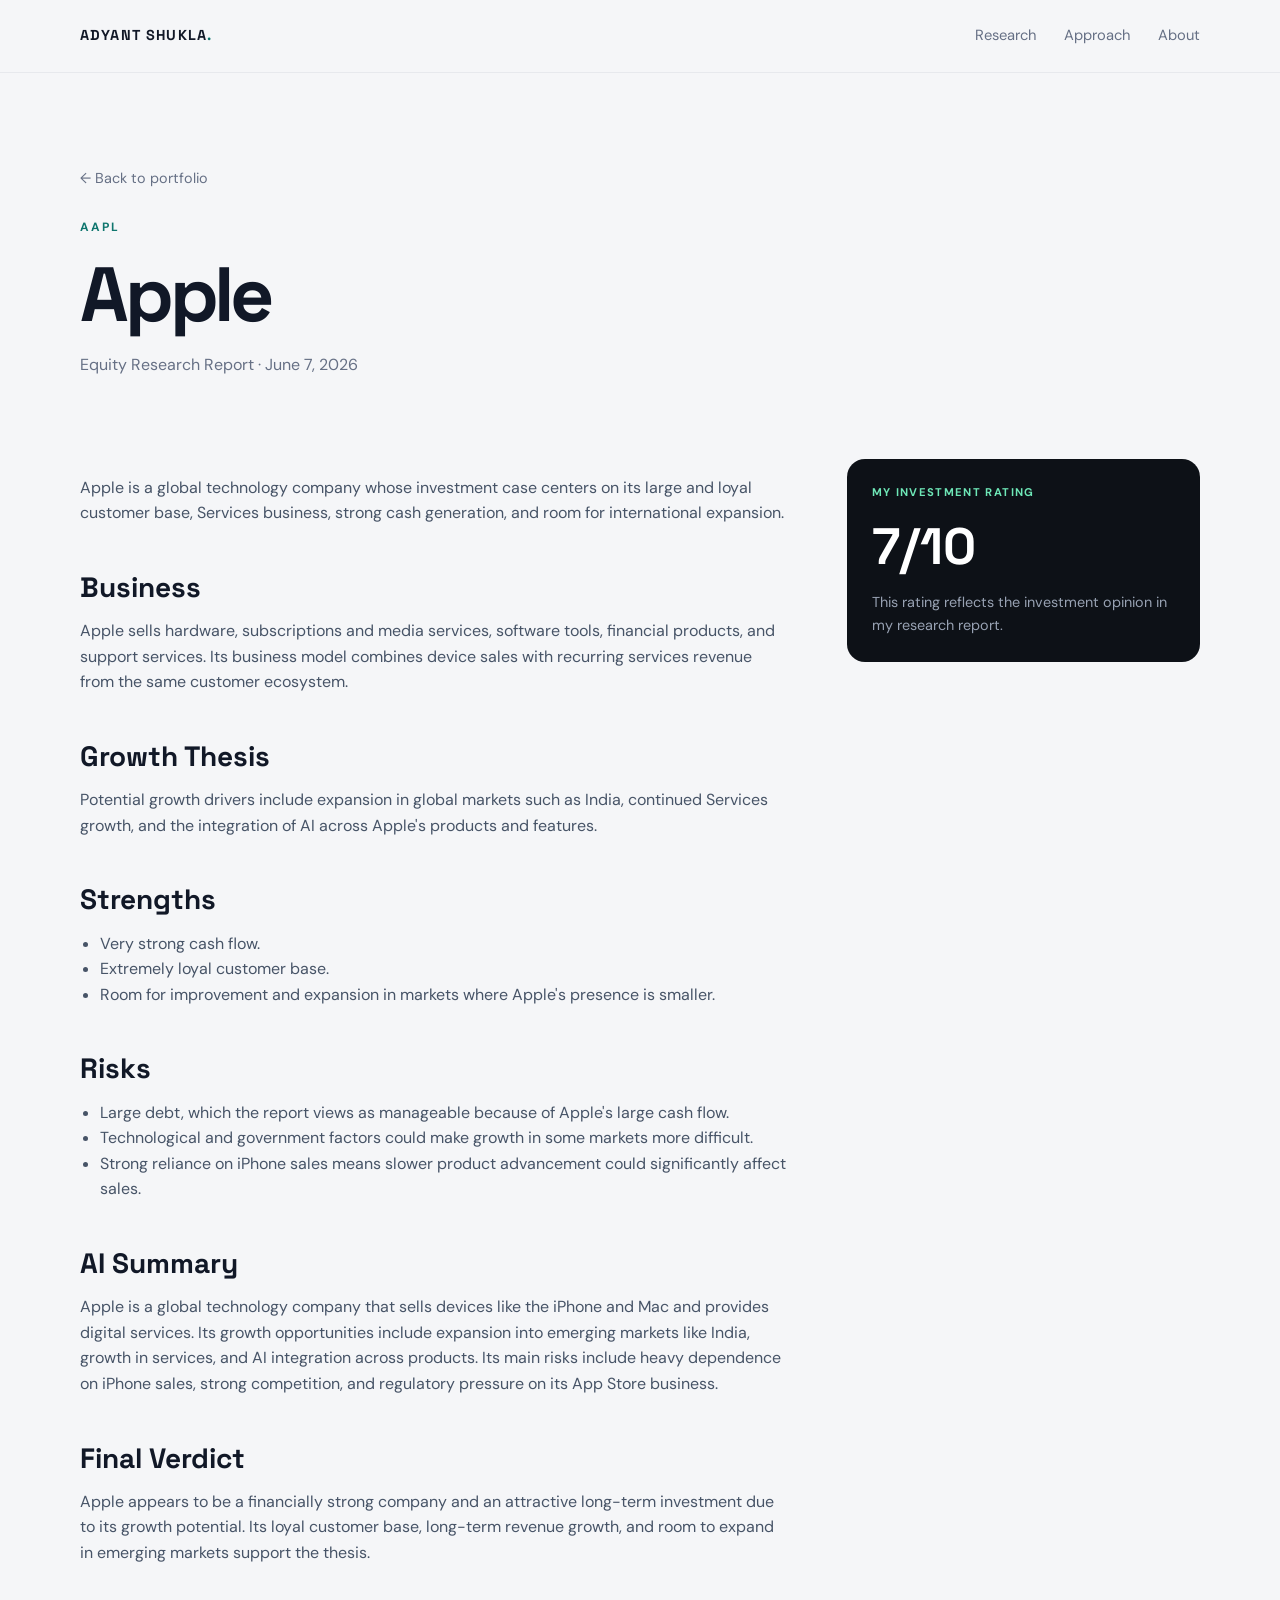
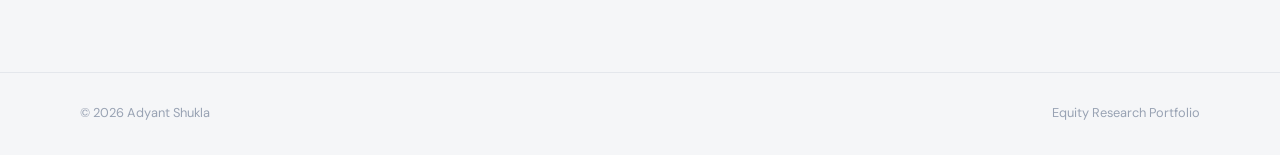
==== apple.html @ 1b3be629 "Add files via upload Add Equity Research Portfolio website" ====
<!DOCTYPE html>
<html lang="en">
<head>
<meta charset="UTF-8">
<meta name="viewport" content="width=device-width, initial-scale=1.0">
<title>Apple | Adyant Shukla</title>
<link rel="stylesheet" href="styles.css">
</head>
<body>
<header class="nav"><div class="container nav-inner">
<a class="brand" href="index.html">ADYANT SHUKLA<span>.</span></a>
<nav><a href="index.html#research">Research</a><a href="index.html#approach">Approach</a><a href="index.html#about">About</a></nav>
</div></header>
<main>
<section class="report-hero">
<div class="container">
<a class="back" href="index.html">← Back to portfolio</a>
<p class="eyebrow">AAPL</p>
<h1>Apple</h1>
<p class="report-meta">Equity Research Report · June 7, 2026</p>
</div>
</section>
<section class="report-content">
<div class="container report-layout">
<article class="report-main">
<p>Apple is a global technology company whose investment case centers on its large and loyal customer base, Services business, strong cash generation, and room for international expansion.</p>
<h2>Business</h2><p>Apple sells hardware, subscriptions and media services, software tools, financial products, and support services. Its business model combines device sales with recurring services revenue from the same customer ecosystem.</p><h2>Growth Thesis</h2><p>Potential growth drivers include expansion in global markets such as India, continued Services growth, and the integration of AI across Apple's products and features.</p><h2>Strengths</h2><ul><li>Very strong cash flow.</li><li>Extremely loyal customer base.</li><li>Room for improvement and expansion in markets where Apple's presence is smaller.</li></ul><h2>Risks</h2><ul><li>Large debt, which the report views as manageable because of Apple's large cash flow.</li><li>Technological and government factors could make growth in some markets more difficult.</li><li>Strong reliance on iPhone sales means slower product advancement could significantly affect sales.</li></ul><h2>AI Summary</h2><p>Apple is a global technology company that sells devices like the iPhone and Mac and provides digital services. Its growth opportunities include expansion into emerging markets like India, growth in services, and AI integration across products. Its main risks include heavy dependence on iPhone sales, strong competition, and regulatory pressure on its App Store business.</p><h2>Final Verdict</h2><p>Apple appears to be a financially strong company and an attractive long-term investment due to its growth potential. Its loyal customer base, long-term revenue growth, and room to expand in emerging markets support the thesis.</p>
</article>
<aside class="side-card">
<div class="label">MY INVESTMENT RATING</div>
<div class="rating">7/10</div>
<p>This rating reflects the investment opinion in my research report.</p>
</aside>
</div>
</section>
</main>
<footer><div class="container footer-inner"><span>© 2026 Adyant Shukla</span><span>Equity Research Portfolio</span></div></footer>
</body></html>
---- styles.css ----
@import url('https://fonts.googleapis.com/css2?family=DM+Sans:wght@400;500;600;700&family=Space+Grotesk:wght@500;600;700&display=swap');

:root {
  --bg: #f5f6f8;
  --surface: #ffffff;
  --ink: #111827;
  --muted: #667085;
  --line: #e4e7ec;
  --dark: #0d1117;
  --accent: #6ee7b7;
  --accent-dark: #0f766e;
  --max: 1120px;
}

* { box-sizing: border-box; }
html { scroll-behavior: smooth; }
body {
  margin: 0;
  background: var(--bg);
  color: var(--ink);
  font-family: "DM Sans", sans-serif;
  line-height: 1.6;
}
a { color: inherit; text-decoration: none; }
.container { width: min(calc(100% - 40px), var(--max)); margin: 0 auto; }

.nav {
  position: sticky;
  top: 0;
  z-index: 10;
  background: rgba(245,246,248,.92);
  backdrop-filter: blur(12px);
  border-bottom: 1px solid rgba(228,231,236,.8);
}
.nav-inner {
  min-height: 72px;
  display: flex;
  align-items: center;
  justify-content: space-between;
}
.brand {
  font-family: "Space Grotesk", sans-serif;
  font-weight: 700;
  letter-spacing: .08em;
  font-size: .9rem;
}
.brand span { color: var(--accent-dark); }
nav { display: flex; gap: 28px; color: var(--muted); font-size: .92rem; }
nav a:hover { color: var(--ink); }

.hero { padding: 112px 0 96px; }
.hero-grid {
  display: grid;
  grid-template-columns: 1.55fr .65fr;
  gap: 70px;
  align-items: center;
}
.eyebrow {
  margin: 0 0 16px;
  color: var(--accent-dark);
  font-size: .75rem;
  font-weight: 700;
  letter-spacing: .16em;
}
h1, h2, h3 {
  font-family: "Space Grotesk", sans-serif;
  line-height: 1.08;
  margin: 0;
}
h1 { font-size: clamp(3rem, 6vw, 5.4rem); max-width: 850px; letter-spacing: -.055em; }
.hero-copy {
  max-width: 650px;
  margin: 28px 0 34px;
  color: var(--muted);
  font-size: 1.13rem;
}
.hero-actions { display: flex; gap: 12px; flex-wrap: wrap; }
.button {
  display: inline-flex;
  padding: 13px 19px;
  border-radius: 10px;
  font-weight: 700;
  font-size: .92rem;
  transition: transform .2s ease, box-shadow .2s ease;
}
.button:hover { transform: translateY(-2px); }
.primary { background: var(--dark); color: white; }
.secondary { border: 1px solid var(--line); background: white; }

.hero-card {
  background: var(--dark);
  color: white;
  border-radius: 22px;
  padding: 34px;
  min-height: 270px;
  display: flex;
  flex-direction: column;
  justify-content: flex-end;
  box-shadow: 0 24px 60px rgba(13,17,23,.13);
}
.metric-label { color: #98a2b3; font-size: .7rem; letter-spacing: .15em; font-weight: 700; }
.metric-number { font-family: "Space Grotesk"; font-size: 6rem; line-height: .9; margin: 14px 0 12px; }
.metric-title { font-size: 1.2rem; font-weight: 700; }
.metric-sub { color: #98a2b3; margin-top: 4px; }

.section { padding: 100px 0; }
.section-heading { max-width: 760px; margin-bottom: 48px; }
.section-heading h2 { font-size: clamp(2.1rem, 4vw, 3.4rem); letter-spacing: -.04em; }
.section-heading p:not(.eyebrow) { color: var(--muted); margin-top: 18px; }

.research-grid {
  display: grid;
  grid-template-columns: repeat(3, 1fr);
  gap: 18px;
}
.research-card {
  background: var(--surface);
  border: 1px solid var(--line);
  border-radius: 18px;
  padding: 28px;
  min-height: 350px;
  display: flex;
  flex-direction: column;
  transition: transform .2s ease, box-shadow .2s ease;
}
.research-card:hover {
  transform: translateY(-5px);
  box-shadow: 0 18px 45px rgba(16,24,40,.08);
}
.research-card.featured { border-color: #b8ead7; }
.card-top { display: flex; justify-content: space-between; align-items: center; }
.ticker {
  font-size: .75rem;
  font-weight: 700;
  letter-spacing: .12em;
  color: var(--accent-dark);
}
.number { color: #98a2b3; font-size: .8rem; }
.research-card h3 { font-size: 2rem; margin-top: 58px; }
.thesis { color: var(--muted); margin: 14px 0 24px; }
.tags { display: flex; flex-wrap: wrap; gap: 7px; margin-top: auto; }
.tags span {
  background: #f2f4f7;
  color: #475467;
  padding: 5px 9px;
  border-radius: 999px;
  font-size: .72rem;
}
.text-link { margin-top: 24px; font-weight: 700; }
.text-link span { margin-left: 6px; transition: margin .2s; }
.text-link:hover span { margin-left: 11px; }

.dark-section { background: var(--dark); color: white; }
.light .eyebrow { color: var(--accent); }
.light h2 { color: white; }
.light p:not(.eyebrow) { color: #98a2b3; }
.process-grid {
  display: grid;
  grid-template-columns: repeat(5, 1fr);
  gap: 28px;
}
.process-item { border-top: 1px solid #29313d; padding-top: 18px; }
.process-item span { color: var(--accent); font-size: .75rem; font-weight: 700; }
.process-item h3 { font-size: 1.05rem; margin: 28px 0 12px; }
.process-item p { color: #98a2b3; font-size: .9rem; margin: 0; }

.about-grid {
  display: grid;
  grid-template-columns: 1fr 1fr;
  gap: 80px;
  align-items: start;
}
.about-grid h2 { font-size: clamp(2.1rem, 4vw, 3.2rem); }
.about-grid p { color: var(--muted); font-size: 1.03rem; }
footer { border-top: 1px solid var(--line); }
.footer-inner {
  min-height: 82px;
  display: flex;
  align-items: center;
  justify-content: space-between;
  color: #98a2b3;
  font-size: .8rem;
}

.report-hero { padding: 92px 0 65px; }
.report-hero h1 { font-size: clamp(3rem, 6vw, 5rem); }
.report-meta { color: var(--muted); margin-top: 16px; }
.report-content { padding-bottom: 90px; }
.report-layout { display: grid; grid-template-columns: 2fr 1fr; gap: 60px; }
.report-main h2 { font-size: 1.75rem; margin: 46px 0 14px; }
.report-main h3 { font-size: 1.15rem; margin: 28px 0 8px; }
.report-main p { color: #475467; }
.report-main ul { color: #475467; padding-left: 20px; }
.side-card {
  position: sticky; top: 100px;
  background: var(--dark); color: white; border-radius: 18px; padding: 25px;
  align-self: start;
}
.side-card .label { color: var(--accent); font-size: .7rem; font-weight: 700; letter-spacing: .12em; }
.side-card .rating { font: 700 3.2rem "Space Grotesk"; margin: 12px 0; }
.side-card p { color: #98a2b3; font-size: .9rem; margin: 0; }
.back { display: inline-block; margin-bottom: 28px; color: var(--muted); font-size: .9rem; }

@media (max-width: 850px) {
  .hero-grid, .about-grid, .report-layout { grid-template-columns: 1fr; }
  .research-grid { grid-template-columns: 1fr; }
  .process-grid { grid-template-columns: repeat(2, 1fr); }
  .hero { padding-top: 75px; }
  .hero-card { max-width: 420px; }
  .side-card { position: static; }
}
@media (max-width: 560px) {
  .container { width: min(calc(100% - 28px), var(--max)); }
  nav { gap: 14px; font-size: .8rem; }
  .brand { font-size: .75rem; }
  .section { padding: 72px 0; }
  .process-grid { grid-template-columns: 1fr; }
  .footer-inner { flex-direction: column; justify-content: center; gap: 4px; }
}
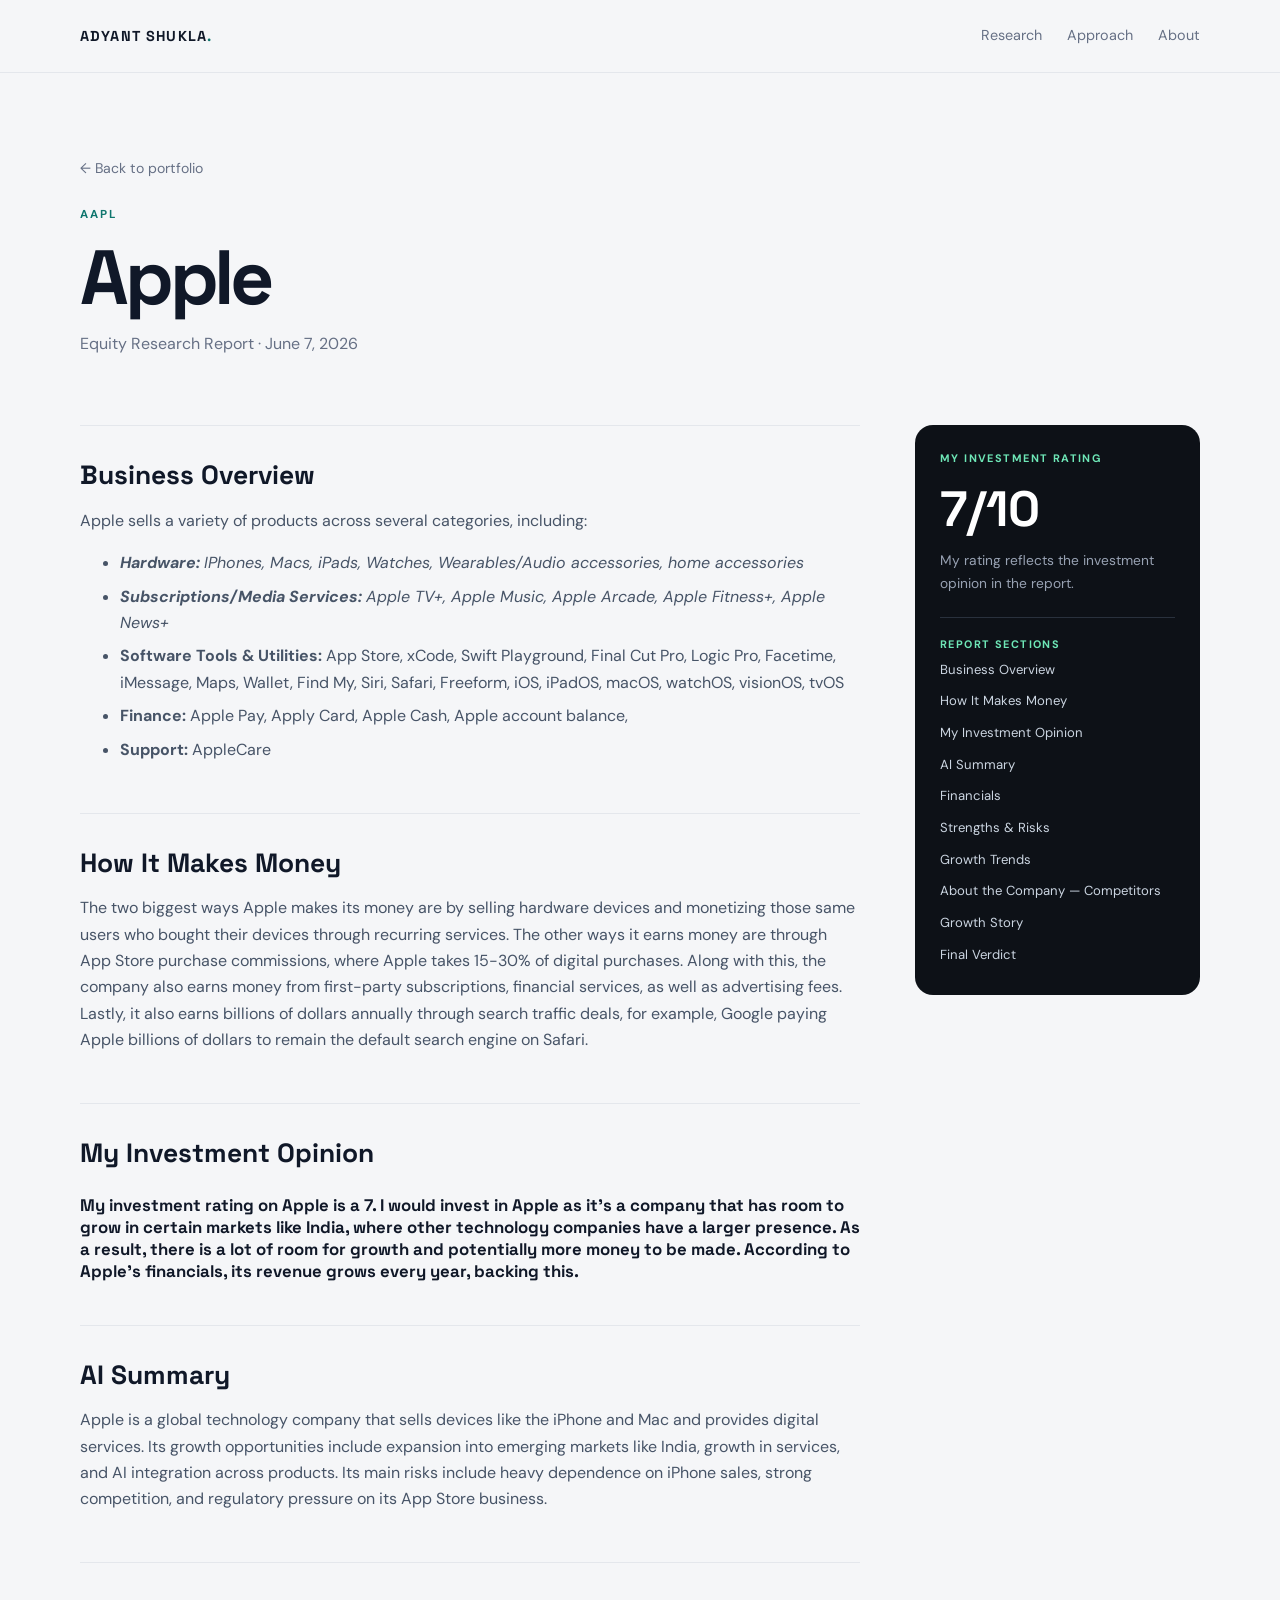
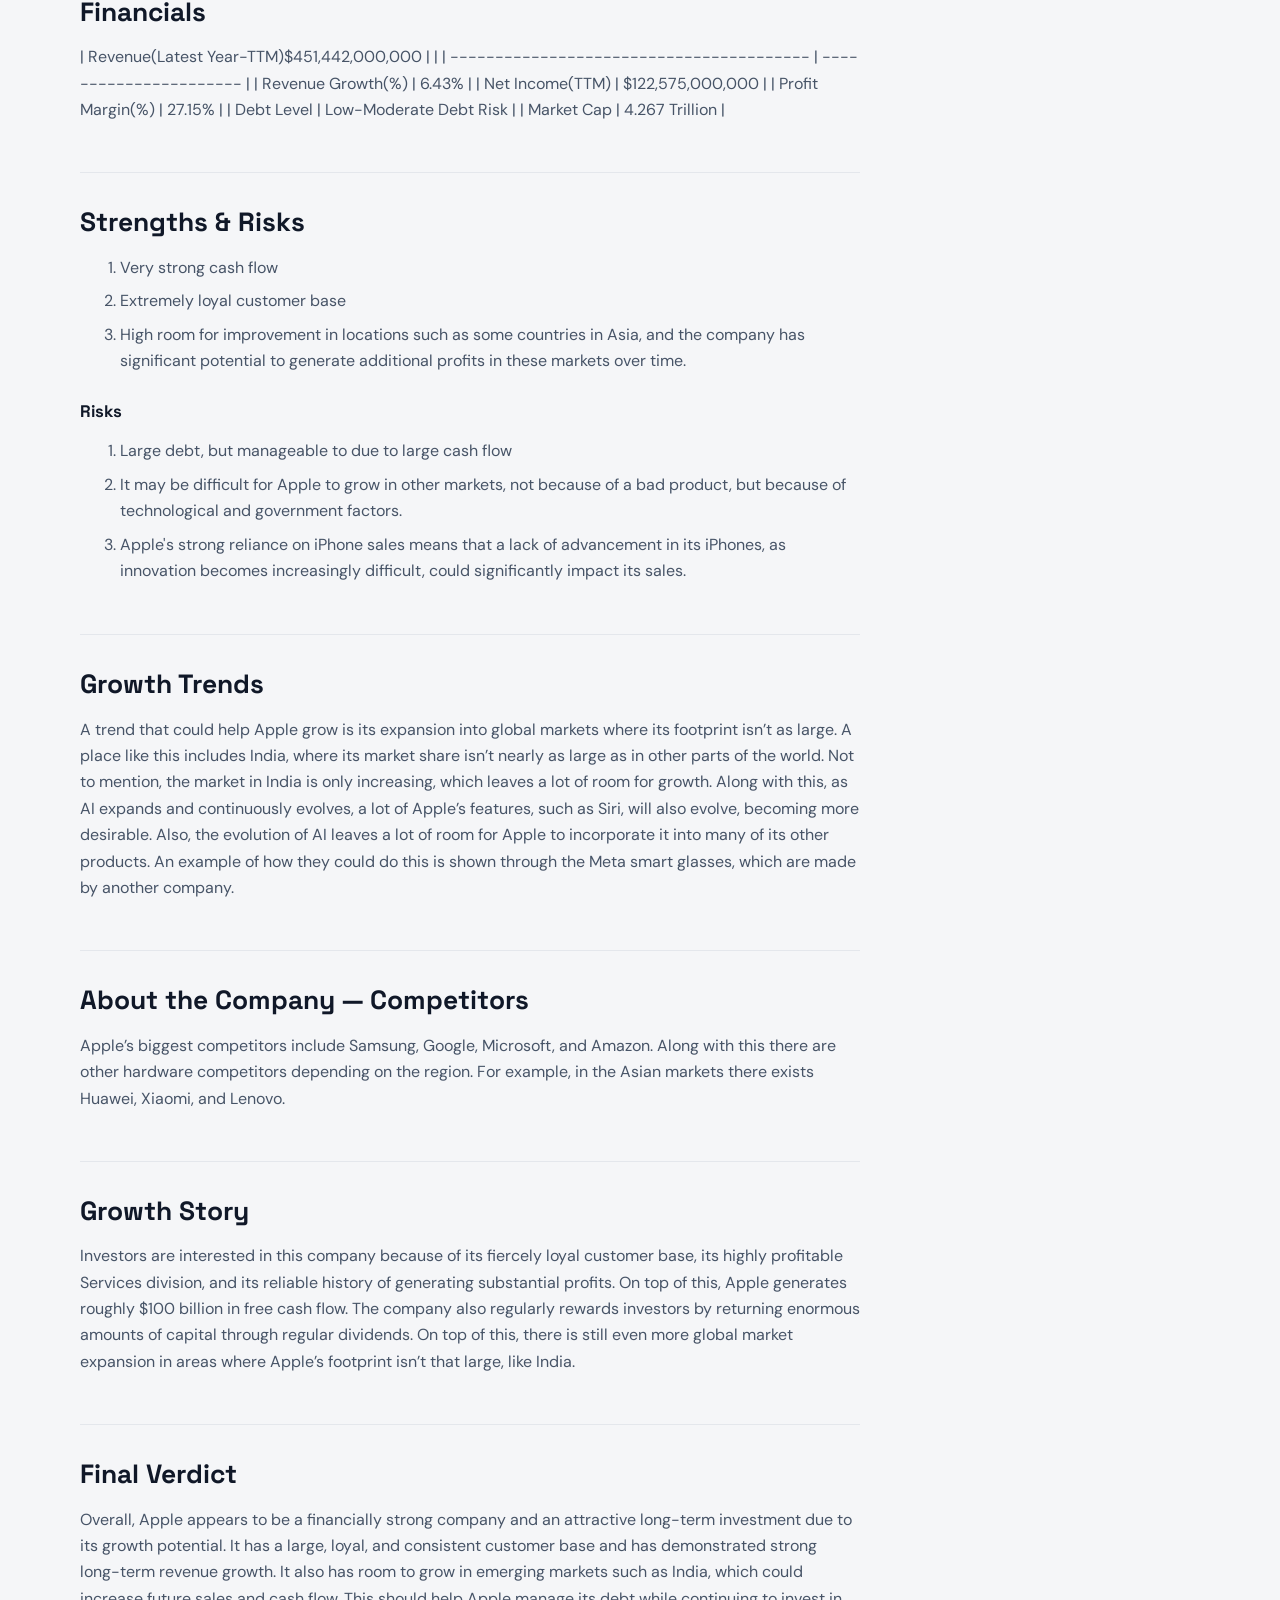
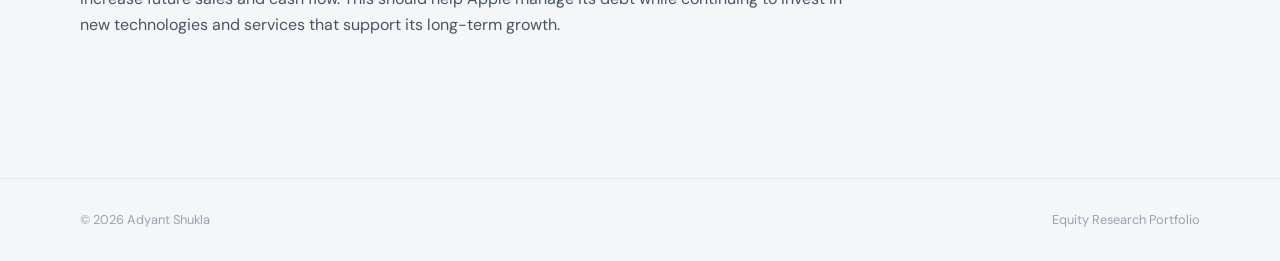
==== commit 0623e230: "Add files via upload Update portfolio with full research reports" ====
--- a/apple.html
+++ b/apple.html
@@ -1,38 +1,34 @@
-<!DOCTYPE html>
-<html lang="en">
-<head>
-<meta charset="UTF-8">
-<meta name="viewport" content="width=device-width, initial-scale=1.0">
-<title>Apple | Adyant Shukla</title>
-<link rel="stylesheet" href="styles.css">
-</head>
-<body>
-<header class="nav"><div class="container nav-inner">
-<a class="brand" href="index.html">ADYANT SHUKLA<span>.</span></a>
-<nav><a href="index.html#research">Research</a><a href="index.html#approach">Approach</a><a href="index.html#about">About</a></nav>
-</div></header>
-<main>
-<section class="report-hero">
-<div class="container">
-<a class="back" href="index.html">← Back to portfolio</a>
-<p class="eyebrow">AAPL</p>
-<h1>Apple</h1>
-<p class="report-meta">Equity Research Report · June 7, 2026</p>
-</div>
-</section>
-<section class="report-content">
-<div class="container report-layout">
-<article class="report-main">
-<p>Apple is a global technology company whose investment case centers on its large and loyal customer base, Services business, strong cash generation, and room for international expansion.</p>
-<h2>Business</h2><p>Apple sells hardware, subscriptions and media services, software tools, financial products, and support services. Its business model combines device sales with recurring services revenue from the same customer ecosystem.</p><h2>Growth Thesis</h2><p>Potential growth drivers include expansion in global markets such as India, continued Services growth, and the integration of AI across Apple's products and features.</p><h2>Strengths</h2><ul><li>Very strong cash flow.</li><li>Extremely loyal customer base.</li><li>Room for improvement and expansion in markets where Apple's presence is smaller.</li></ul><h2>Risks</h2><ul><li>Large debt, which the report views as manageable because of Apple's large cash flow.</li><li>Technological and government factors could make growth in some markets more difficult.</li><li>Strong reliance on iPhone sales means slower product advancement could significantly affect sales.</li></ul><h2>AI Summary</h2><p>Apple is a global technology company that sells devices like the iPhone and Mac and provides digital services. Its growth opportunities include expansion into emerging markets like India, growth in services, and AI integration across products. Its main risks include heavy dependence on iPhone sales, strong competition, and regulatory pressure on its App Store business.</p><h2>Final Verdict</h2><p>Apple appears to be a financially strong company and an attractive long-term investment due to its growth potential. Its loyal customer base, long-term revenue growth, and room to expand in emerging markets support the thesis.</p>
-</article>
-<aside class="side-card">
-<div class="label">MY INVESTMENT RATING</div>
-<div class="rating">7/10</div>
-<p>This rating reflects the investment opinion in my research report.</p>
-</aside>
-</div>
-</section>
-</main>
-<footer><div class="container footer-inner"><span>© 2026 Adyant Shukla</span><span>Equity Research Portfolio</span></div></footer>
-</body></html>+<!doctype html><html><head><meta charset="utf-8"><meta name="viewport" content="width=device-width,initial-scale=1"><title>Apple Equity Research | Adyant Shukla</title><link rel="stylesheet" href="styles.css"></head><body><header class="nav"><div class="container nav-inner"><a class="brand" href="index.html">ADYANT SHUKLA<span>.</span></a><nav><a href="index.html#research">Research</a><a href="index.html#approach">Approach</a><a href="index.html#about">About</a></nav></div></header><section class="report-hero"><div class="container"><a class="back" href="index.html">← Back to portfolio</a><p class="eyebrow">AAPL</p><h1>Apple</h1><p class="meta">Equity Research Report · June 7, 2026</p></div></section><div class="container report-wrap"><main><section class="section-block" id="business-overview"><h2>Business Overview</h2><p>Apple sells a variety of products across several categories, including:</p>
+<ul>
+<li><em><strong>Hardware:</strong></em> <em>IPhones, Macs, iPads, Watches, Wearables/Audio accessories, home accessories</em></li>
+<li><em><strong>Subscriptions/Media Services:</strong></em> <em>Apple TV+, Apple Music, Apple Arcade, Apple Fitness+, Apple News+</em></li>
+<li><strong>Software Tools &amp; Utilities:</strong> App Store, xCode, Swift Playground, Final Cut Pro, Logic Pro, Facetime, iMessage, Maps, Wallet, Find My, Siri, Safari, Freeform, iOS, iPadOS, macOS, watchOS, visionOS, tvOS</li>
+<li><strong>Finance:</strong> Apple Pay, Apply Card, Apple Cash, Apple account balance, </li>
+<li><strong>Support:</strong> AppleCare</li>
+</ul>
+</section><section class="section-block" id="money"><h2>How It Makes Money</h2><p>The two biggest ways Apple makes its money are by selling hardware devices and monetizing those same users who bought their devices through recurring services. The other ways it earns money are through App Store purchase commissions, where Apple takes 15-30% of digital purchases. Along with this, the company also earns money from first-party subscriptions, financial services, as well as advertising fees. Lastly, it also earns billions of dollars annually through search traffic deals, for example, Google paying Apple billions of dollars to remain the default search engine on Safari.</p>
+</section><section class="section-block" id="investment-opinion"><h2>My Investment Opinion</h2><h3>My investment rating on Apple is a 7. I would invest in Apple as it’s a company that has room to grow in certain markets like India, where other technology companies have a larger presence. As a result, there is a lot of room for growth and potentially more money to be made. According to Apple's financials, its revenue grows every year, backing this.</h3>
+</section><section class="section-block" id="ai-summary"><h2>AI Summary</h2><p>Apple is a global technology company that sells devices like the iPhone and Mac and provides digital services. Its growth opportunities include expansion into emerging markets like India, growth in services, and AI integration across products. Its main risks include heavy dependence on iPhone sales, strong competition, and regulatory pressure on its App Store business.</p>
+</section><section class="section-block" id="financials"><h2>Financials</h2><p>| Revenue(Latest Year-TTM)$451,442,000,000 |                        |
+| ---------------------------------------- | ---------------------- |
+| Revenue Growth(%)                        | 6.43%                  |
+| Net Income(TTM)                          | $122,575,000,000       |
+| Profit Margin(%)                         | 27.15%                 |
+| Debt Level                               | Low-Moderate Debt Risk |
+| Market Cap                               | 4.267 Trillion         |</p>
+</section><section class="section-block" id="strengths-risks"><h2>Strengths & Risks</h2><ol>
+<li>Very strong cash flow</li>
+<li>Extremely loyal customer base</li>
+<li>High room for improvement in locations such as some countries in Asia, and the company has significant potential to generate additional profits in these markets over time.</li>
+</ol>
+<h3>Risks</h3>
+<ol>
+<li>Large debt, but manageable to due to large cash flow</li>
+<li>It may be difficult for Apple to grow in other markets, not because of a bad product, but because of technological and government factors.</li>
+<li>Apple's strong reliance on iPhone sales means that a lack of advancement in its iPhones, as innovation becomes increasingly difficult, could significantly impact its sales.</li>
+</ol>
+</section><section class="section-block" id="growth-trends"><h2>Growth Trends</h2><p>A trend that could help Apple grow is its expansion into global markets where its footprint isn’t as large. A place like this includes India, where its market share isn’t nearly as large as in other parts of the world. Not to mention, the market in India is only increasing, which leaves a lot of room for growth. Along with this, as AI expands and continuously evolves, a lot of Apple’s features, such as Siri, will also evolve, becoming more desirable. Also, the evolution of AI leaves a lot of room for Apple to incorporate it into many of its other products. An example of how they could do this is shown through the Meta smart glasses, which are made by another company.</p>
+</section><section class="section-block" id="competitors"><h2>About the Company — Competitors</h2><p>Apple’s biggest competitors include Samsung, Google, Microsoft, and Amazon. Along with this there are other hardware competitors depending on the region. For example, in the Asian markets there exists Huawei, Xiaomi, and Lenovo.</p>
+</section><section class="section-block" id="growth-story"><h2>Growth Story</h2><p>Investors are interested in this company because of its fiercely loyal customer base, its highly profitable Services division, and its reliable history of generating substantial profits. On top of this, Apple generates roughly $100 billion in free cash flow. The company also regularly rewards investors by returning enormous amounts of capital through regular dividends. On top of this, there is still even more global market expansion in areas where Apple’s footprint isn’t that large, like India.</p>
+</section><section class="section-block" id="final-verdict"><h2>Final Verdict</h2><p>Overall, Apple appears to be a financially strong company and an attractive long-term investment due to its growth potential. It has a large, loyal, and consistent customer base and has demonstrated strong long-term revenue growth. It also has room to grow in emerging markets such as India, which could increase future sales and cash flow. This should help Apple manage its debt while continuing to invest in new technologies and services that support its long-term growth.</p>
+</section></main><aside class="rating-card"><div class="rating-label">MY INVESTMENT RATING</div><div class="rating">7/10</div><p>My rating reflects the investment opinion in the report.</p><div class="toc"><div class="rating-label">REPORT SECTIONS</div><a href="#business-overview">Business Overview</a><a href="#money">How It Makes Money</a><a href="#investment-opinion">My Investment Opinion</a><a href="#ai-summary">AI Summary</a><a href="#financials">Financials</a><a href="#strengths-risks">Strengths & Risks</a><a href="#growth-trends">Growth Trends</a><a href="#competitors">About the Company — Competitors</a><a href="#growth-story">Growth Story</a><a href="#final-verdict">Final Verdict</a></div></aside></div><footer><div class="container footer"><span>© 2026 Adyant Shukla</span><span>Equity Research Portfolio</span></div></footer></body></html>
--- a/styles.css
+++ b/styles.css
@@ -1,219 +1 @@
-@import url('https://fonts.googleapis.com/css2?family=DM+Sans:wght@400;500;600;700&family=Space+Grotesk:wght@500;600;700&display=swap');
-
-:root {
-  --bg: #f5f6f8;
-  --surface: #ffffff;
-  --ink: #111827;
-  --muted: #667085;
-  --line: #e4e7ec;
-  --dark: #0d1117;
-  --accent: #6ee7b7;
-  --accent-dark: #0f766e;
-  --max: 1120px;
-}
-
-* { box-sizing: border-box; }
-html { scroll-behavior: smooth; }
-body {
-  margin: 0;
-  background: var(--bg);
-  color: var(--ink);
-  font-family: "DM Sans", sans-serif;
-  line-height: 1.6;
-}
-a { color: inherit; text-decoration: none; }
-.container { width: min(calc(100% - 40px), var(--max)); margin: 0 auto; }
-
-.nav {
-  position: sticky;
-  top: 0;
-  z-index: 10;
-  background: rgba(245,246,248,.92);
-  backdrop-filter: blur(12px);
-  border-bottom: 1px solid rgba(228,231,236,.8);
-}
-.nav-inner {
-  min-height: 72px;
-  display: flex;
-  align-items: center;
-  justify-content: space-between;
-}
-.brand {
-  font-family: "Space Grotesk", sans-serif;
-  font-weight: 700;
-  letter-spacing: .08em;
-  font-size: .9rem;
-}
-.brand span { color: var(--accent-dark); }
-nav { display: flex; gap: 28px; color: var(--muted); font-size: .92rem; }
-nav a:hover { color: var(--ink); }
-
-.hero { padding: 112px 0 96px; }
-.hero-grid {
-  display: grid;
-  grid-template-columns: 1.55fr .65fr;
-  gap: 70px;
-  align-items: center;
-}
-.eyebrow {
-  margin: 0 0 16px;
-  color: var(--accent-dark);
-  font-size: .75rem;
-  font-weight: 700;
-  letter-spacing: .16em;
-}
-h1, h2, h3 {
-  font-family: "Space Grotesk", sans-serif;
-  line-height: 1.08;
-  margin: 0;
-}
-h1 { font-size: clamp(3rem, 6vw, 5.4rem); max-width: 850px; letter-spacing: -.055em; }
-.hero-copy {
-  max-width: 650px;
-  margin: 28px 0 34px;
-  color: var(--muted);
-  font-size: 1.13rem;
-}
-.hero-actions { display: flex; gap: 12px; flex-wrap: wrap; }
-.button {
-  display: inline-flex;
-  padding: 13px 19px;
-  border-radius: 10px;
-  font-weight: 700;
-  font-size: .92rem;
-  transition: transform .2s ease, box-shadow .2s ease;
-}
-.button:hover { transform: translateY(-2px); }
-.primary { background: var(--dark); color: white; }
-.secondary { border: 1px solid var(--line); background: white; }
-
-.hero-card {
-  background: var(--dark);
-  color: white;
-  border-radius: 22px;
-  padding: 34px;
-  min-height: 270px;
-  display: flex;
-  flex-direction: column;
-  justify-content: flex-end;
-  box-shadow: 0 24px 60px rgba(13,17,23,.13);
-}
-.metric-label { color: #98a2b3; font-size: .7rem; letter-spacing: .15em; font-weight: 700; }
-.metric-number { font-family: "Space Grotesk"; font-size: 6rem; line-height: .9; margin: 14px 0 12px; }
-.metric-title { font-size: 1.2rem; font-weight: 700; }
-.metric-sub { color: #98a2b3; margin-top: 4px; }
-
-.section { padding: 100px 0; }
-.section-heading { max-width: 760px; margin-bottom: 48px; }
-.section-heading h2 { font-size: clamp(2.1rem, 4vw, 3.4rem); letter-spacing: -.04em; }
-.section-heading p:not(.eyebrow) { color: var(--muted); margin-top: 18px; }
-
-.research-grid {
-  display: grid;
-  grid-template-columns: repeat(3, 1fr);
-  gap: 18px;
-}
-.research-card {
-  background: var(--surface);
-  border: 1px solid var(--line);
-  border-radius: 18px;
-  padding: 28px;
-  min-height: 350px;
-  display: flex;
-  flex-direction: column;
-  transition: transform .2s ease, box-shadow .2s ease;
-}
-.research-card:hover {
-  transform: translateY(-5px);
-  box-shadow: 0 18px 45px rgba(16,24,40,.08);
-}
-.research-card.featured { border-color: #b8ead7; }
-.card-top { display: flex; justify-content: space-between; align-items: center; }
-.ticker {
-  font-size: .75rem;
-  font-weight: 700;
-  letter-spacing: .12em;
-  color: var(--accent-dark);
-}
-.number { color: #98a2b3; font-size: .8rem; }
-.research-card h3 { font-size: 2rem; margin-top: 58px; }
-.thesis { color: var(--muted); margin: 14px 0 24px; }
-.tags { display: flex; flex-wrap: wrap; gap: 7px; margin-top: auto; }
-.tags span {
-  background: #f2f4f7;
-  color: #475467;
-  padding: 5px 9px;
-  border-radius: 999px;
-  font-size: .72rem;
-}
-.text-link { margin-top: 24px; font-weight: 700; }
-.text-link span { margin-left: 6px; transition: margin .2s; }
-.text-link:hover span { margin-left: 11px; }
-
-.dark-section { background: var(--dark); color: white; }
-.light .eyebrow { color: var(--accent); }
-.light h2 { color: white; }
-.light p:not(.eyebrow) { color: #98a2b3; }
-.process-grid {
-  display: grid;
-  grid-template-columns: repeat(5, 1fr);
-  gap: 28px;
-}
-.process-item { border-top: 1px solid #29313d; padding-top: 18px; }
-.process-item span { color: var(--accent); font-size: .75rem; font-weight: 700; }
-.process-item h3 { font-size: 1.05rem; margin: 28px 0 12px; }
-.process-item p { color: #98a2b3; font-size: .9rem; margin: 0; }
-
-.about-grid {
-  display: grid;
-  grid-template-columns: 1fr 1fr;
-  gap: 80px;
-  align-items: start;
-}
-.about-grid h2 { font-size: clamp(2.1rem, 4vw, 3.2rem); }
-.about-grid p { color: var(--muted); font-size: 1.03rem; }
-footer { border-top: 1px solid var(--line); }
-.footer-inner {
-  min-height: 82px;
-  display: flex;
-  align-items: center;
-  justify-content: space-between;
-  color: #98a2b3;
-  font-size: .8rem;
-}
-
-.report-hero { padding: 92px 0 65px; }
-.report-hero h1 { font-size: clamp(3rem, 6vw, 5rem); }
-.report-meta { color: var(--muted); margin-top: 16px; }
-.report-content { padding-bottom: 90px; }
-.report-layout { display: grid; grid-template-columns: 2fr 1fr; gap: 60px; }
-.report-main h2 { font-size: 1.75rem; margin: 46px 0 14px; }
-.report-main h3 { font-size: 1.15rem; margin: 28px 0 8px; }
-.report-main p { color: #475467; }
-.report-main ul { color: #475467; padding-left: 20px; }
-.side-card {
-  position: sticky; top: 100px;
-  background: var(--dark); color: white; border-radius: 18px; padding: 25px;
-  align-self: start;
-}
-.side-card .label { color: var(--accent); font-size: .7rem; font-weight: 700; letter-spacing: .12em; }
-.side-card .rating { font: 700 3.2rem "Space Grotesk"; margin: 12px 0; }
-.side-card p { color: #98a2b3; font-size: .9rem; margin: 0; }
-.back { display: inline-block; margin-bottom: 28px; color: var(--muted); font-size: .9rem; }
-
-@media (max-width: 850px) {
-  .hero-grid, .about-grid, .report-layout { grid-template-columns: 1fr; }
-  .research-grid { grid-template-columns: 1fr; }
-  .process-grid { grid-template-columns: repeat(2, 1fr); }
-  .hero { padding-top: 75px; }
-  .hero-card { max-width: 420px; }
-  .side-card { position: static; }
-}
-@media (max-width: 560px) {
-  .container { width: min(calc(100% - 28px), var(--max)); }
-  nav { gap: 14px; font-size: .8rem; }
-  .brand { font-size: .75rem; }
-  .section { padding: 72px 0; }
-  .process-grid { grid-template-columns: 1fr; }
-  .footer-inner { flex-direction: column; justify-content: center; gap: 4px; }
-}
+@import url(https://fonts.googleapis.com/css2?family=DM+Sans:wght@400;500;600;700&family=Space+Grotesk:wght@500;600;700&display=swap);:root{--bg:#f5f6f8;--surface:#fff;--ink:#101828;--muted:#667085;--line:#e4e7ec;--dark:#0d1117;--accent:#6ee7b7;--accent-dark:#0f766e;--max:1120px}*{box-sizing:border-box}html{scroll-behavior:smooth}body{margin:0;background:var(--bg);color:var(--ink);font-family:"DM Sans",sans-serif;line-height:1.65}a{color:inherit;text-decoration:none}.container{width:min(calc(100% - 40px),var(--max));margin:auto}.nav{position:sticky;top:0;z-index:20;background:rgba(245,246,248,.94);backdrop-filter:blur(12px);border-bottom:1px solid var(--line)}.nav-inner{min-height:72px;display:flex;align-items:center;justify-content:space-between}.brand{font:700 .9rem "Space Grotesk";letter-spacing:.08em}.brand span{color:var(--accent-dark)}nav{display:flex;gap:25px;color:var(--muted);font-size:.9rem}nav a:hover{color:var(--ink)}.hero{padding:112px 0 95px}.hero-grid{display:grid;grid-template-columns:1.55fr .65fr;gap:70px;align-items:center}.eyebrow{margin:0 0 15px;color:var(--accent-dark);font-size:.72rem;font-weight:700;letter-spacing:.16em}.hero h1{font:700 clamp(3rem,6vw,5.4rem)/1.04 "Space Grotesk";letter-spacing:-.055em;margin:0}.hero-copy{max-width:670px;margin:27px 0 33px;color:var(--muted);font-size:1.1rem}.actions{display:flex;gap:12px;flex-wrap:wrap}.button{padding:13px 19px;border-radius:10px;font-weight:700;font-size:.9rem}.primary{background:var(--dark);color:#fff}.secondary{border:1px solid var(--line);background:#fff}.hero-card{background:var(--dark);color:#fff;border-radius:22px;padding:34px;min-height:270px;display:flex;flex-direction:column;justify-content:flex-end}.metric-label{color:#98a2b3;font-size:.68rem;letter-spacing:.15em;font-weight:700}.metric-number{font:700 6rem/.9 "Space Grotesk";margin:14px 0 12px}.metric-title{font-size:1.2rem;font-weight:700}.metric-sub{color:#98a2b3}.section{padding:95px 0}.heading{max-width:780px;margin-bottom:42px}.heading h2{font:700 clamp(2.1rem,4vw,3.4rem)/1.08 "Space Grotesk";letter-spacing:-.04em;margin:0}.heading p:not(.eyebrow){color:var(--muted);margin-top:17px}.cards{display:grid;grid-template-columns:repeat(3,1fr);gap:18px}.card{background:#fff;border:1px solid var(--line);border-radius:18px;padding:28px;min-height:340px;display:flex;flex-direction:column}.card-top{display:flex;justify-content:space-between}.ticker{color:var(--accent-dark);font-size:.75rem;font-weight:700;letter-spacing:.12em}.num{color:#98a2b3;font-size:.8rem}.card h3{font:700 2rem/1.1 "Space Grotesk";margin:58px 0 12px}.card p{color:var(--muted)}.tags{display:flex;gap:7px;flex-wrap:wrap;margin-top:auto}.tags span{background:#f2f4f7;color:#475467;padding:5px 9px;border-radius:999px;font-size:.7rem}.text-link{margin-top:23px;font-weight:700}.dark{background:var(--dark);color:#fff}.dark .eyebrow{color:var(--accent)}.dark .heading p:not(.eyebrow){color:#98a2b3}.process{display:grid;grid-template-columns:repeat(5,1fr);gap:28px}.process-item{border-top:1px solid #29313d;padding-top:18px}.process-item span{color:var(--accent);font-size:.72rem;font-weight:700}.process-item h3{font:700 1.05rem "Space Grotesk";margin:26px 0 10px}.process-item p{color:#98a2b3;font-size:.9rem;margin:0}.about{display:grid;grid-template-columns:1fr 1fr;gap:80px}.about h2{font:700 clamp(2.1rem,4vw,3.2rem)/1.08 "Space Grotesk";margin:0}.about p{color:var(--muted)}footer{border-top:1px solid var(--line)}.footer{min-height:82px;display:flex;justify-content:space-between;align-items:center;color:#98a2b3;font-size:.8rem}.report-hero{padding:82px 0 52px}.back{display:inline-block;color:var(--muted);font-size:.88rem;margin-bottom:25px}.report-hero h1{font:700 clamp(3rem,6vw,5rem)/1 "Space Grotesk";letter-spacing:-.055em;margin:0}.meta{color:var(--muted);margin-top:15px}.report-wrap{display:grid;grid-template-columns:minmax(0,1fr) 285px;gap:55px;align-items:start;padding-bottom:90px}.section-block{padding:34px 0;border-top:1px solid var(--line);scroll-margin-top:90px}.section-block h2{font:700 1.65rem/1.15 "Space Grotesk";margin:0 0 17px}.section-block h3{font:700 1.05rem "Space Grotesk";margin:26px 0 9px}.section-block p{color:#475467;margin:0 0 15px}.section-block ul,.section-block ol{color:#475467}.section-block li{margin:7px 0}.section-block table{width:100%;border-collapse:collapse;background:#fff;border:1px solid var(--line)}.section-block th,.section-block td{padding:11px 13px;border-bottom:1px solid var(--line);text-align:left}.section-block td:last-child{text-align:right;font-weight:600}.rating-card{position:sticky;top:95px;background:var(--dark);color:#fff;border-radius:18px;padding:25px}.rating-label{color:var(--accent);font-size:.68rem;font-weight:700;letter-spacing:.13em}.rating{font:700 3.1rem "Space Grotesk";margin:9px 0}.rating-card p{color:#98a2b3;font-size:.86rem;margin:0}.toc{margin-top:22px;border-top:1px solid #29313d;padding-top:18px}.toc a{display:block;color:#cbd5e1;font-size:.82rem;padding:5px 0}.toc a:hover{color:#fff}@media(max-width:850px){.hero-grid,.about,.report-wrap{grid-template-columns:1fr}.cards{grid-template-columns:1fr}.process{grid-template-columns:repeat(2,1fr)}.rating-card{position:static}}@media(max-width:560px){.container{width:min(calc(100% - 28px),var(--max))}nav{gap:12px;font-size:.76rem}.section{padding:70px 0}.process{grid-template-columns:1fr}.footer{flex-direction:column;justify-content:center;gap:4px}}
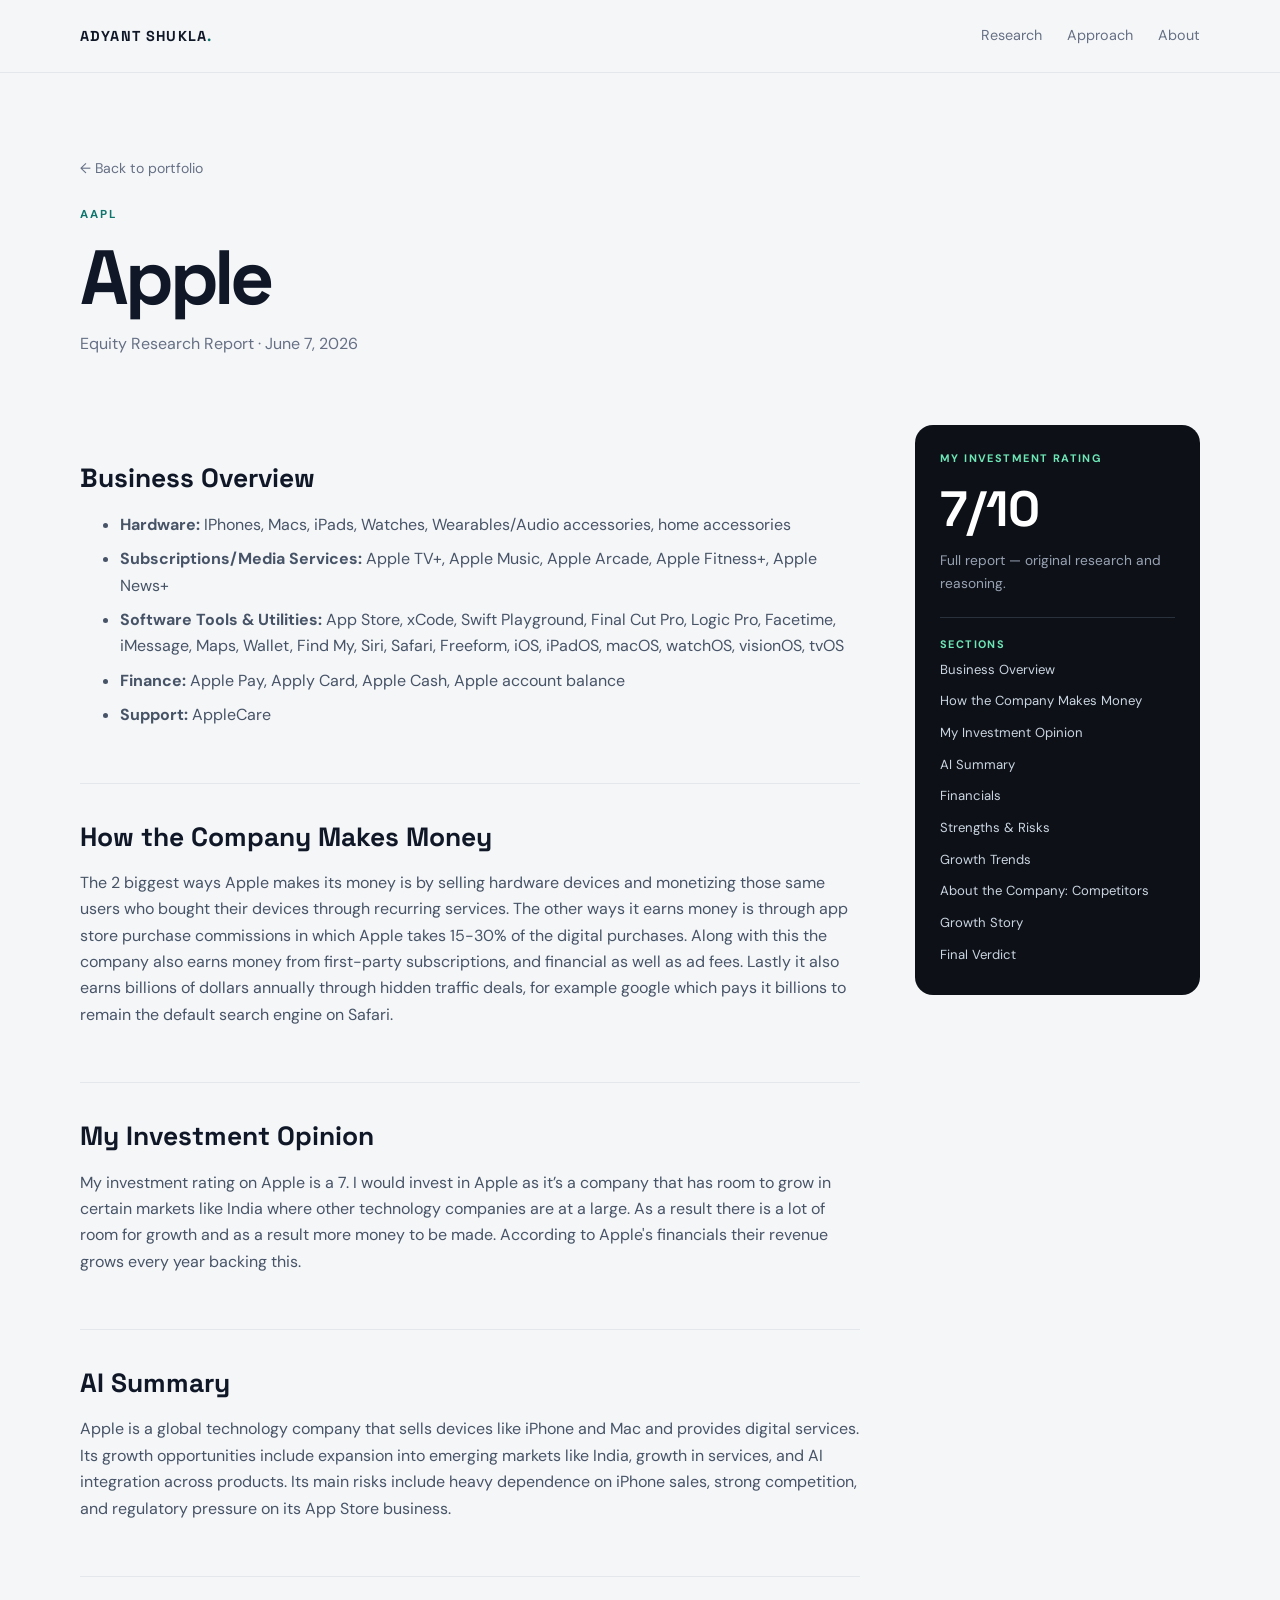
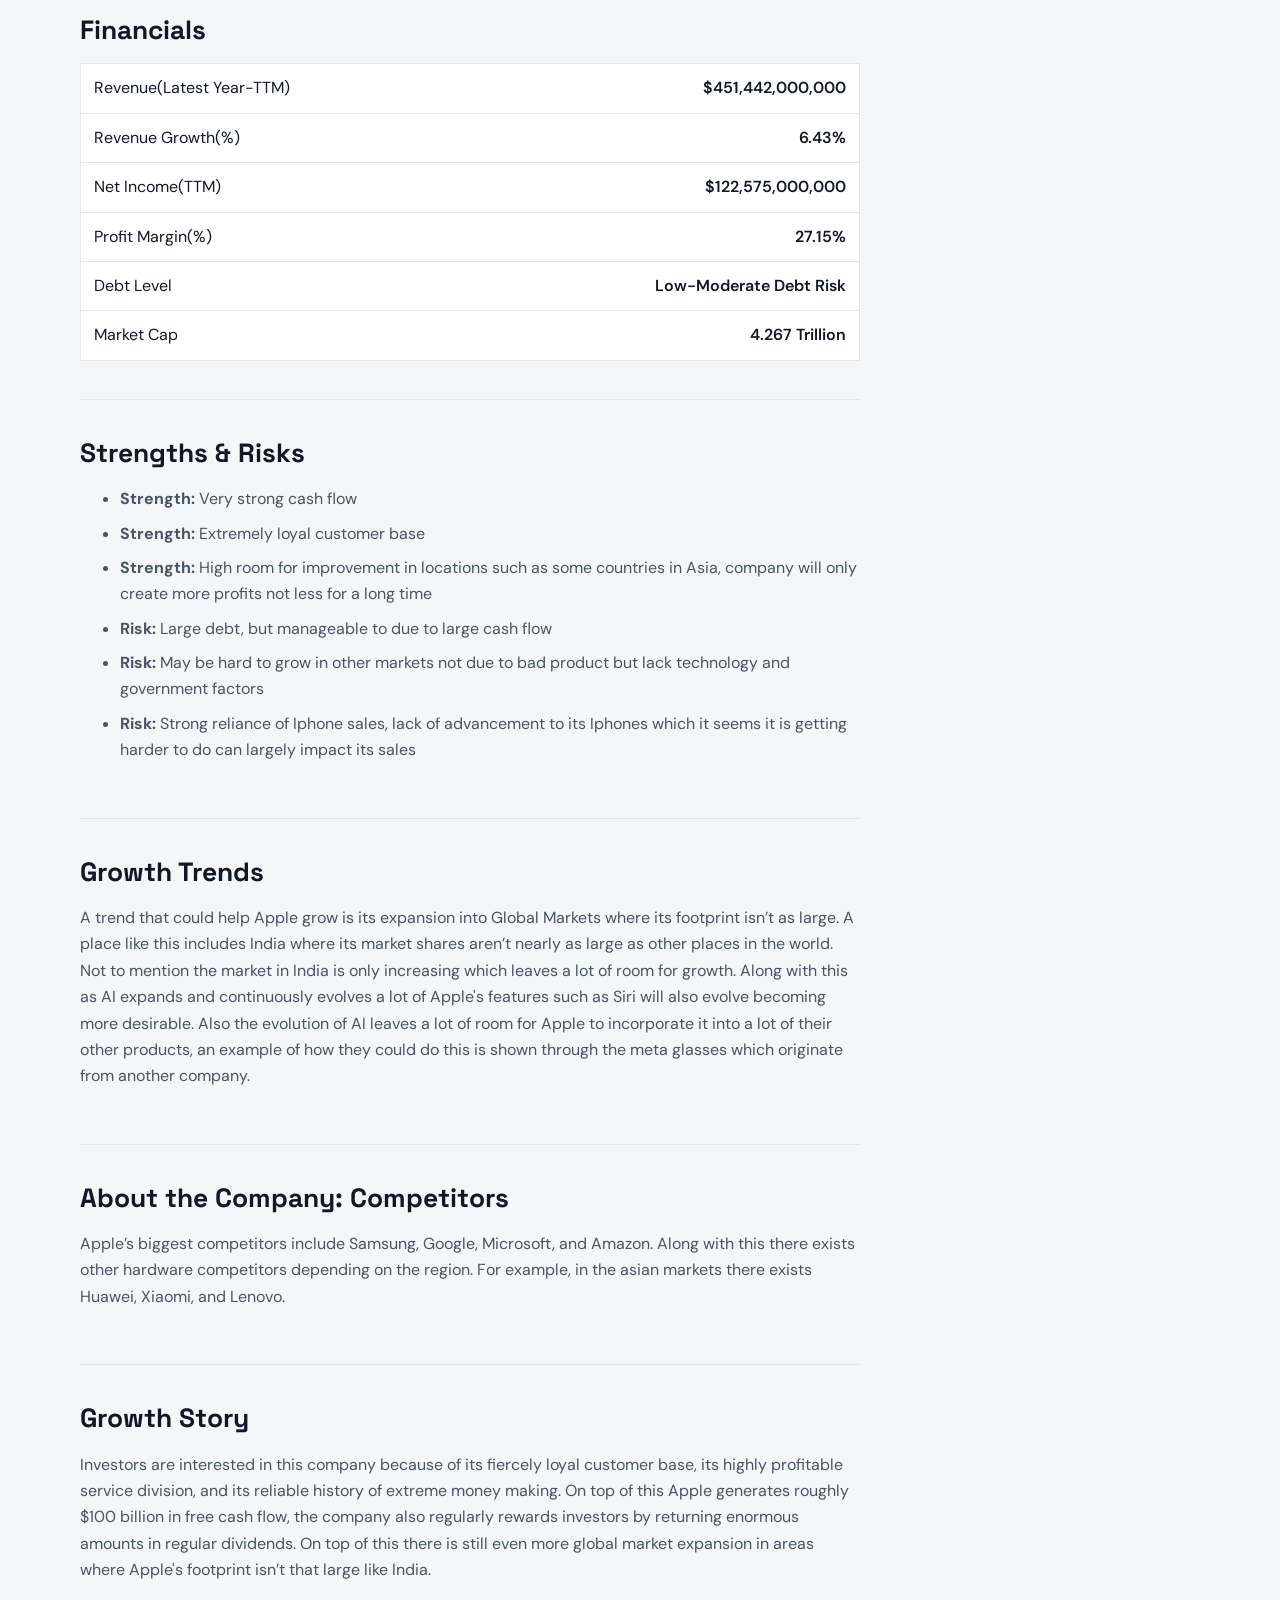
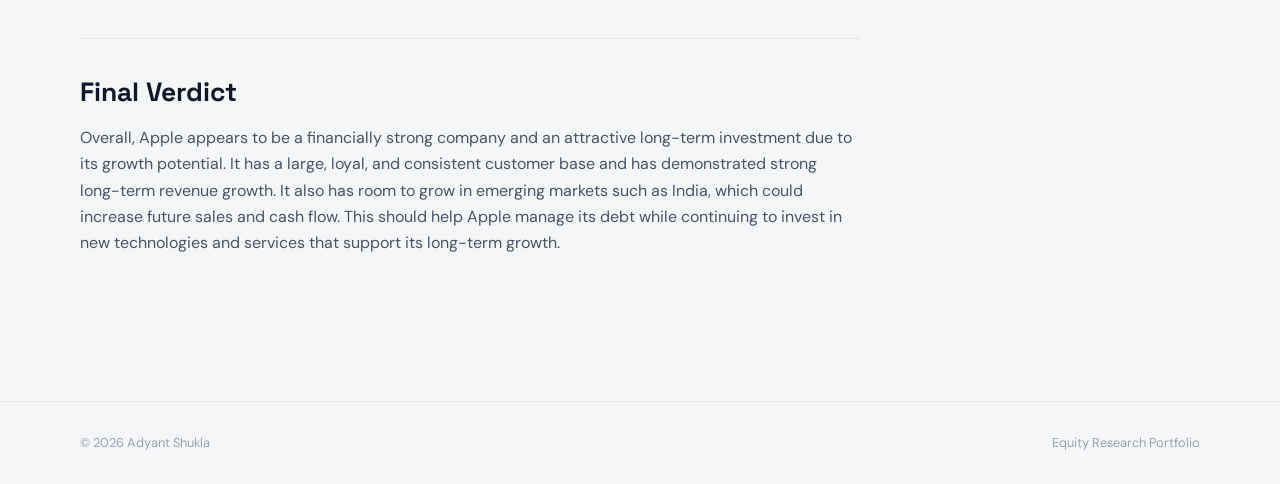
==== commit 695803ea: "Add files via upload" ====
--- a/apple.html
+++ b/apple.html
@@ -1,34 +1,5 @@
-<!doctype html><html><head><meta charset="utf-8"><meta name="viewport" content="width=device-width,initial-scale=1"><title>Apple Equity Research | Adyant Shukla</title><link rel="stylesheet" href="styles.css"></head><body><header class="nav"><div class="container nav-inner"><a class="brand" href="index.html">ADYANT SHUKLA<span>.</span></a><nav><a href="index.html#research">Research</a><a href="index.html#approach">Approach</a><a href="index.html#about">About</a></nav></div></header><section class="report-hero"><div class="container"><a class="back" href="index.html">← Back to portfolio</a><p class="eyebrow">AAPL</p><h1>Apple</h1><p class="meta">Equity Research Report · June 7, 2026</p></div></section><div class="container report-wrap"><main><section class="section-block" id="business-overview"><h2>Business Overview</h2><p>Apple sells a variety of products across several categories, including:</p>
-<ul>
-<li><em><strong>Hardware:</strong></em> <em>IPhones, Macs, iPads, Watches, Wearables/Audio accessories, home accessories</em></li>
-<li><em><strong>Subscriptions/Media Services:</strong></em> <em>Apple TV+, Apple Music, Apple Arcade, Apple Fitness+, Apple News+</em></li>
-<li><strong>Software Tools &amp; Utilities:</strong> App Store, xCode, Swift Playground, Final Cut Pro, Logic Pro, Facetime, iMessage, Maps, Wallet, Find My, Siri, Safari, Freeform, iOS, iPadOS, macOS, watchOS, visionOS, tvOS</li>
-<li><strong>Finance:</strong> Apple Pay, Apply Card, Apple Cash, Apple account balance, </li>
-<li><strong>Support:</strong> AppleCare</li>
-</ul>
-</section><section class="section-block" id="money"><h2>How It Makes Money</h2><p>The two biggest ways Apple makes its money are by selling hardware devices and monetizing those same users who bought their devices through recurring services. The other ways it earns money are through App Store purchase commissions, where Apple takes 15-30% of digital purchases. Along with this, the company also earns money from first-party subscriptions, financial services, as well as advertising fees. Lastly, it also earns billions of dollars annually through search traffic deals, for example, Google paying Apple billions of dollars to remain the default search engine on Safari.</p>
-</section><section class="section-block" id="investment-opinion"><h2>My Investment Opinion</h2><h3>My investment rating on Apple is a 7. I would invest in Apple as it’s a company that has room to grow in certain markets like India, where other technology companies have a larger presence. As a result, there is a lot of room for growth and potentially more money to be made. According to Apple's financials, its revenue grows every year, backing this.</h3>
-</section><section class="section-block" id="ai-summary"><h2>AI Summary</h2><p>Apple is a global technology company that sells devices like the iPhone and Mac and provides digital services. Its growth opportunities include expansion into emerging markets like India, growth in services, and AI integration across products. Its main risks include heavy dependence on iPhone sales, strong competition, and regulatory pressure on its App Store business.</p>
-</section><section class="section-block" id="financials"><h2>Financials</h2><p>| Revenue(Latest Year-TTM)$451,442,000,000 |                        |
-| ---------------------------------------- | ---------------------- |
-| Revenue Growth(%)                        | 6.43%                  |
-| Net Income(TTM)                          | $122,575,000,000       |
-| Profit Margin(%)                         | 27.15%                 |
-| Debt Level                               | Low-Moderate Debt Risk |
-| Market Cap                               | 4.267 Trillion         |</p>
-</section><section class="section-block" id="strengths-risks"><h2>Strengths & Risks</h2><ol>
-<li>Very strong cash flow</li>
-<li>Extremely loyal customer base</li>
-<li>High room for improvement in locations such as some countries in Asia, and the company has significant potential to generate additional profits in these markets over time.</li>
-</ol>
-<h3>Risks</h3>
-<ol>
-<li>Large debt, but manageable to due to large cash flow</li>
-<li>It may be difficult for Apple to grow in other markets, not because of a bad product, but because of technological and government factors.</li>
-<li>Apple's strong reliance on iPhone sales means that a lack of advancement in its iPhones, as innovation becomes increasingly difficult, could significantly impact its sales.</li>
-</ol>
-</section><section class="section-block" id="growth-trends"><h2>Growth Trends</h2><p>A trend that could help Apple grow is its expansion into global markets where its footprint isn’t as large. A place like this includes India, where its market share isn’t nearly as large as in other parts of the world. Not to mention, the market in India is only increasing, which leaves a lot of room for growth. Along with this, as AI expands and continuously evolves, a lot of Apple’s features, such as Siri, will also evolve, becoming more desirable. Also, the evolution of AI leaves a lot of room for Apple to incorporate it into many of its other products. An example of how they could do this is shown through the Meta smart glasses, which are made by another company.</p>
-</section><section class="section-block" id="competitors"><h2>About the Company — Competitors</h2><p>Apple’s biggest competitors include Samsung, Google, Microsoft, and Amazon. Along with this there are other hardware competitors depending on the region. For example, in the Asian markets there exists Huawei, Xiaomi, and Lenovo.</p>
-</section><section class="section-block" id="growth-story"><h2>Growth Story</h2><p>Investors are interested in this company because of its fiercely loyal customer base, its highly profitable Services division, and its reliable history of generating substantial profits. On top of this, Apple generates roughly $100 billion in free cash flow. The company also regularly rewards investors by returning enormous amounts of capital through regular dividends. On top of this, there is still even more global market expansion in areas where Apple’s footprint isn’t that large, like India.</p>
-</section><section class="section-block" id="final-verdict"><h2>Final Verdict</h2><p>Overall, Apple appears to be a financially strong company and an attractive long-term investment due to its growth potential. It has a large, loyal, and consistent customer base and has demonstrated strong long-term revenue growth. It also has room to grow in emerging markets such as India, which could increase future sales and cash flow. This should help Apple manage its debt while continuing to invest in new technologies and services that support its long-term growth.</p>
-</section></main><aside class="rating-card"><div class="rating-label">MY INVESTMENT RATING</div><div class="rating">7/10</div><p>My rating reflects the investment opinion in the report.</p><div class="toc"><div class="rating-label">REPORT SECTIONS</div><a href="#business-overview">Business Overview</a><a href="#money">How It Makes Money</a><a href="#investment-opinion">My Investment Opinion</a><a href="#ai-summary">AI Summary</a><a href="#financials">Financials</a><a href="#strengths-risks">Strengths & Risks</a><a href="#growth-trends">Growth Trends</a><a href="#competitors">About the Company — Competitors</a><a href="#growth-story">Growth Story</a><a href="#final-verdict">Final Verdict</a></div></aside></div><footer><div class="container footer"><span>© 2026 Adyant Shukla</span><span>Equity Research Portfolio</span></div></footer></body></html>+<!doctype html><html lang="en"><head><meta charset="utf-8"><meta name="viewport" content="width=device-width,initial-scale=1"><title>Apple Equity Research | Adyant Shukla</title><link rel="stylesheet" href="styles.css"></head><body>
+<header class="nav"><div class="container nav-inner"><a class="brand" href="index.html">ADYANT SHUKLA<span>.</span></a><nav><a href="index.html#research">Research</a><a href="index.html#approach">Approach</a><a href="index.html#about">About</a></nav></div></header>
+<section class="report-hero"><div class="container"><a class="back" href="index.html">← Back to portfolio</a><p class="eyebrow">AAPL</p><h1>Apple</h1><p class="meta">Equity Research Report · June 7, 2026</p></div></section>
+<div class="container report-wrap"><main><section class="section-block" id="business-overview"><h2>Business Overview</h2><ul><li><strong>Hardware:</strong> IPhones, Macs, iPads, Watches, Wearables/Audio accessories, home accessories</li><li><strong>Subscriptions/Media Services:</strong> Apple TV+, Apple Music, Apple Arcade, Apple Fitness+, Apple News+</li><li><strong>Software Tools & Utilities:</strong> App Store, xCode, Swift Playground, Final Cut Pro, Logic Pro, Facetime, iMessage, Maps, Wallet, Find My, Siri, Safari, Freeform, iOS, iPadOS, macOS, watchOS, visionOS, tvOS</li><li><strong>Finance:</strong> Apple Pay, Apply Card, Apple Cash, Apple account balance</li><li><strong>Support:</strong> AppleCare</li></ul></section><section class="section-block" id="money"><h2>How the Company Makes Money</h2><p>The 2 biggest ways Apple makes its money is by selling hardware devices and monetizing those same users who bought their devices through recurring services. The other ways it earns money is through app store purchase commissions in which Apple takes 15-30% of the digital purchases. Along with this the company also earns money from first-party subscriptions, and financial as well as ad fees. Lastly it also earns billions of dollars annually through hidden traffic deals, for example google which pays it billions to remain the default search engine on Safari.</p></section><section class="section-block" id="investment-opinion"><h2>My Investment Opinion</h2><p>My investment rating on Apple is a 7. I would invest in Apple as it’s a company that has room to grow in certain markets like India where other technology companies are at a large. As a result there is a lot of room for growth and as a result more money to be made. According to Apple's financials their revenue grows every year backing this.</p></section><section class="section-block" id="ai-summary"><h2>AI Summary</h2><p>Apple is a global technology company that sells devices like iPhone and Mac and provides digital services. Its growth opportunities include expansion into emerging markets like India, growth in services, and AI integration across products. Its main risks include heavy dependence on iPhone sales, strong competition, and regulatory pressure on its App Store business.</p></section><section class="section-block" id="financials"><h2>Financials</h2><table class="snapshot"><tr><td>Revenue(Latest Year-TTM)</td><td>$451,442,000,000</td></tr><tr><td>Revenue Growth(%)</td><td>6.43%</td></tr><tr><td>Net Income(TTM)</td><td>$122,575,000,000</td></tr><tr><td>Profit Margin(%)</td><td>27.15%</td></tr><tr><td>Debt Level</td><td>Low-Moderate Debt Risk</td></tr><tr><td>Market Cap</td><td>4.267 Trillion</td></tr></table></section><section class="section-block" id="strengths-risks"><h2>Strengths & Risks</h2><ul><li><strong>Strength:</strong> Very strong cash flow</li><li><strong>Strength:</strong> Extremely loyal customer base</li><li><strong>Strength:</strong> High room for improvement in locations such as some countries in Asia, company will only create more profits not less for a long time</li><li><strong>Risk:</strong> Large debt, but manageable to due to large cash flow</li><li><strong>Risk:</strong> May be hard to grow in other markets not due to bad product but lack technology and government factors</li><li><strong>Risk:</strong> Strong reliance of Iphone sales, lack of advancement to its Iphones which it seems it is getting harder to do can largely impact its sales</li></ul></section><section class="section-block" id="growth-trends"><h2>Growth Trends</h2><p>A trend that could help Apple grow is its expansion into Global Markets where its footprint isn’t as large. A place like this includes India where its market shares aren’t nearly as large as other places in the world. Not to mention the market in India is only increasing which leaves a lot of room for growth. Along with this as AI expands and continuously evolves a lot of Apple's features such as Siri will also evolve becoming more desirable. Also the evolution of AI leaves a lot of room for Apple to incorporate it into a lot of their other products, an example of how they could do this is shown through the meta glasses which originate from another company.</p></section><section class="section-block" id="competitors"><h2>About the Company: Competitors</h2><p>Apple’s biggest competitors include Samsung, Google, Microsoft, and Amazon. Along with this there exists other hardware competitors depending on the region. For example, in the asian markets there exists Huawei, Xiaomi, and Lenovo.</p></section><section class="section-block" id="growth-story"><h2>Growth Story</h2><p>Investors are interested in this company because of its fiercely loyal customer base, its highly profitable service division, and its reliable history of extreme money making. On top of this Apple generates roughly $100 billion in free cash flow, the company also regularly rewards investors by returning enormous amounts in regular dividends. On top of this there is still even more global market expansion in areas where Apple's footprint isn’t that large like India.</p></section><section class="section-block" id="final-verdict"><h2>Final Verdict</h2><p>Overall, Apple appears to be a financially strong company and an attractive long-term investment due to its growth potential. It has a large, loyal, and consistent customer base and has demonstrated strong long-term revenue growth. It also has room to grow in emerging markets such as India, which could increase future sales and cash flow. This should help Apple manage its debt while continuing to invest in new technologies and services that support its long-term growth.</p></section></main><aside class="rating-card"><div class="rating-label">MY INVESTMENT RATING</div><div class="rating">7/10</div><p>Full report — original research and reasoning.</p><div class="toc"><div class="rating-label">SECTIONS</div><a href="#business-overview">Business Overview</a><a href="#money">How the Company Makes Money</a><a href="#investment-opinion">My Investment Opinion</a><a href="#ai-summary">AI Summary</a><a href="#financials">Financials</a><a href="#strengths-risks">Strengths & Risks</a><a href="#growth-trends">Growth Trends</a><a href="#competitors">About the Company: Competitors</a><a href="#growth-story">Growth Story</a><a href="#final-verdict">Final Verdict</a></div></aside></div>
+<footer><div class="container footer"><span>© 2026 Adyant Shukla</span><span>Equity Research Portfolio</span></div></footer><script src="script.js"></script></body></html>
--- a/styles.css
+++ b/styles.css
@@ -1 +1,15 @@
-@import url(https://fonts.googleapis.com/css2?family=DM+Sans:wght@400;500;600;700&family=Space+Grotesk:wght@500;600;700&display=swap);:root{--bg:#f5f6f8;--surface:#fff;--ink:#101828;--muted:#667085;--line:#e4e7ec;--dark:#0d1117;--accent:#6ee7b7;--accent-dark:#0f766e;--max:1120px}*{box-sizing:border-box}html{scroll-behavior:smooth}body{margin:0;background:var(--bg);color:var(--ink);font-family:"DM Sans",sans-serif;line-height:1.65}a{color:inherit;text-decoration:none}.container{width:min(calc(100% - 40px),var(--max));margin:auto}.nav{position:sticky;top:0;z-index:20;background:rgba(245,246,248,.94);backdrop-filter:blur(12px);border-bottom:1px solid var(--line)}.nav-inner{min-height:72px;display:flex;align-items:center;justify-content:space-between}.brand{font:700 .9rem "Space Grotesk";letter-spacing:.08em}.brand span{color:var(--accent-dark)}nav{display:flex;gap:25px;color:var(--muted);font-size:.9rem}nav a:hover{color:var(--ink)}.hero{padding:112px 0 95px}.hero-grid{display:grid;grid-template-columns:1.55fr .65fr;gap:70px;align-items:center}.eyebrow{margin:0 0 15px;color:var(--accent-dark);font-size:.72rem;font-weight:700;letter-spacing:.16em}.hero h1{font:700 clamp(3rem,6vw,5.4rem)/1.04 "Space Grotesk";letter-spacing:-.055em;margin:0}.hero-copy{max-width:670px;margin:27px 0 33px;color:var(--muted);font-size:1.1rem}.actions{display:flex;gap:12px;flex-wrap:wrap}.button{padding:13px 19px;border-radius:10px;font-weight:700;font-size:.9rem}.primary{background:var(--dark);color:#fff}.secondary{border:1px solid var(--line);background:#fff}.hero-card{background:var(--dark);color:#fff;border-radius:22px;padding:34px;min-height:270px;display:flex;flex-direction:column;justify-content:flex-end}.metric-label{color:#98a2b3;font-size:.68rem;letter-spacing:.15em;font-weight:700}.metric-number{font:700 6rem/.9 "Space Grotesk";margin:14px 0 12px}.metric-title{font-size:1.2rem;font-weight:700}.metric-sub{color:#98a2b3}.section{padding:95px 0}.heading{max-width:780px;margin-bottom:42px}.heading h2{font:700 clamp(2.1rem,4vw,3.4rem)/1.08 "Space Grotesk";letter-spacing:-.04em;margin:0}.heading p:not(.eyebrow){color:var(--muted);margin-top:17px}.cards{display:grid;grid-template-columns:repeat(3,1fr);gap:18px}.card{background:#fff;border:1px solid var(--line);border-radius:18px;padding:28px;min-height:340px;display:flex;flex-direction:column}.card-top{display:flex;justify-content:space-between}.ticker{color:var(--accent-dark);font-size:.75rem;font-weight:700;letter-spacing:.12em}.num{color:#98a2b3;font-size:.8rem}.card h3{font:700 2rem/1.1 "Space Grotesk";margin:58px 0 12px}.card p{color:var(--muted)}.tags{display:flex;gap:7px;flex-wrap:wrap;margin-top:auto}.tags span{background:#f2f4f7;color:#475467;padding:5px 9px;border-radius:999px;font-size:.7rem}.text-link{margin-top:23px;font-weight:700}.dark{background:var(--dark);color:#fff}.dark .eyebrow{color:var(--accent)}.dark .heading p:not(.eyebrow){color:#98a2b3}.process{display:grid;grid-template-columns:repeat(5,1fr);gap:28px}.process-item{border-top:1px solid #29313d;padding-top:18px}.process-item span{color:var(--accent);font-size:.72rem;font-weight:700}.process-item h3{font:700 1.05rem "Space Grotesk";margin:26px 0 10px}.process-item p{color:#98a2b3;font-size:.9rem;margin:0}.about{display:grid;grid-template-columns:1fr 1fr;gap:80px}.about h2{font:700 clamp(2.1rem,4vw,3.2rem)/1.08 "Space Grotesk";margin:0}.about p{color:var(--muted)}footer{border-top:1px solid var(--line)}.footer{min-height:82px;display:flex;justify-content:space-between;align-items:center;color:#98a2b3;font-size:.8rem}.report-hero{padding:82px 0 52px}.back{display:inline-block;color:var(--muted);font-size:.88rem;margin-bottom:25px}.report-hero h1{font:700 clamp(3rem,6vw,5rem)/1 "Space Grotesk";letter-spacing:-.055em;margin:0}.meta{color:var(--muted);margin-top:15px}.report-wrap{display:grid;grid-template-columns:minmax(0,1fr) 285px;gap:55px;align-items:start;padding-bottom:90px}.section-block{padding:34px 0;border-top:1px solid var(--line);scroll-margin-top:90px}.section-block h2{font:700 1.65rem/1.15 "Space Grotesk";margin:0 0 17px}.section-block h3{font:700 1.05rem "Space Grotesk";margin:26px 0 9px}.section-block p{color:#475467;margin:0 0 15px}.section-block ul,.section-block ol{color:#475467}.section-block li{margin:7px 0}.section-block table{width:100%;border-collapse:collapse;background:#fff;border:1px solid var(--line)}.section-block th,.section-block td{padding:11px 13px;border-bottom:1px solid var(--line);text-align:left}.section-block td:last-child{text-align:right;font-weight:600}.rating-card{position:sticky;top:95px;background:var(--dark);color:#fff;border-radius:18px;padding:25px}.rating-label{color:var(--accent);font-size:.68rem;font-weight:700;letter-spacing:.13em}.rating{font:700 3.1rem "Space Grotesk";margin:9px 0}.rating-card p{color:#98a2b3;font-size:.86rem;margin:0}.toc{margin-top:22px;border-top:1px solid #29313d;padding-top:18px}.toc a{display:block;color:#cbd5e1;font-size:.82rem;padding:5px 0}.toc a:hover{color:#fff}@media(max-width:850px){.hero-grid,.about,.report-wrap{grid-template-columns:1fr}.cards{grid-template-columns:1fr}.process{grid-template-columns:repeat(2,1fr)}.rating-card{position:static}}@media(max-width:560px){.container{width:min(calc(100% - 28px),var(--max))}nav{gap:12px;font-size:.76rem}.section{padding:70px 0}.process{grid-template-columns:1fr}.footer{flex-direction:column;justify-content:center;gap:4px}}+@import url('https://fonts.googleapis.com/css2?family=DM+Sans:wght@400;500;600;700&family=Space+Grotesk:wght@500;600;700&display=swap');
+:root{--bg:#f5f6f8;--surface:#fff;--ink:#101828;--muted:#667085;--line:#e4e7ec;--dark:#0d1117;--accent:#6ee7b7;--accent-dark:#0f766e;--max:1120px}
+*{box-sizing:border-box}html{scroll-behavior:smooth}body{margin:0;background:var(--bg);color:var(--ink);font-family:"DM Sans",sans-serif;line-height:1.65}a{color:inherit;text-decoration:none}.container{width:min(calc(100% - 40px),var(--max));margin:auto}
+.nav{position:sticky;top:0;z-index:20;background:rgba(245,246,248,.95);backdrop-filter:blur(12px);border-bottom:1px solid var(--line)}.nav-inner{min-height:72px;display:flex;align-items:center;justify-content:space-between}.brand{font:700 .9rem "Space Grotesk";letter-spacing:.08em}.brand span{color:var(--accent-dark)}nav{display:flex;gap:25px;color:var(--muted);font-size:.9rem}nav a:hover{color:var(--ink)}
+.hero{padding:112px 0 95px}.hero-grid{display:grid;grid-template-columns:1.55fr .65fr;gap:70px;align-items:center}.eyebrow{margin:0 0 15px;color:var(--accent-dark);font-size:.72rem;font-weight:700;letter-spacing:.16em}.hero h1{font:700 clamp(3rem,6vw,5.4rem)/1.04 "Space Grotesk";letter-spacing:-.055em;margin:0}.hero-copy{max-width:670px;margin:27px 0 33px;color:var(--muted);font-size:1.1rem}.actions{display:flex;gap:12px}.button{padding:13px 19px;border-radius:10px;font-weight:700;font-size:.9rem}.primary{background:var(--dark);color:#fff}.secondary{border:1px solid var(--line);background:#fff}
+.hero-card{background:var(--dark);color:#fff;border-radius:22px;padding:34px;min-height:270px;display:flex;flex-direction:column;justify-content:flex-end;box-shadow:0 24px 60px rgba(13,17,23,.13)}.metric-label{color:#98a2b3;font-size:.68rem;letter-spacing:.15em;font-weight:700}.metric-number{font:700 6rem/.9 "Space Grotesk";margin:14px 0 12px}.metric-title{font-size:1.2rem;font-weight:700}.metric-sub{color:#98a2b3}
+.section{padding:95px 0}.heading{max-width:780px;margin-bottom:42px}.heading h2{font:700 clamp(2.1rem,4vw,3.4rem)/1.08 "Space Grotesk";letter-spacing:-.04em;margin:0}.heading p:not(.eyebrow){color:var(--muted);margin-top:17px}
+.cards{display:grid;grid-template-columns:repeat(3,1fr);gap:18px}.card{background:#fff;border:1px solid var(--line);border-radius:18px;padding:28px;min-height:340px;display:flex;flex-direction:column}.card-top{display:flex;justify-content:space-between}.ticker{color:var(--accent-dark);font-size:.75rem;font-weight:700;letter-spacing:.12em}.num{color:#98a2b3;font-size:.8rem}.card h3{font:700 2rem/1.1 "Space Grotesk";margin:58px 0 12px}.card p{color:var(--muted)}.tags{display:flex;gap:7px;flex-wrap:wrap;margin-top:auto}.tags span{background:#f2f4f7;color:#475467;padding:5px 9px;border-radius:999px;font-size:.7rem}.text-link{margin-top:23px;font-weight:700}
+.dark{background:var(--dark);color:#fff}.dark .eyebrow{color:var(--accent)}.dark .heading p:not(.eyebrow){color:#98a2b3}.process{display:grid;grid-template-columns:repeat(5,1fr);gap:28px}.process-item{border-top:1px solid #29313d;padding-top:18px}.process-item span{color:var(--accent);font-size:.72rem;font-weight:700}.process-item h3{font:700 1.05rem "Space Grotesk";margin:26px 0 10px}.process-item p{color:#98a2b3;font-size:.9rem;margin:0}
+.about{display:grid;grid-template-columns:1fr 1fr;gap:80px}.about h2{font:700 clamp(2.1rem,4vw,3.2rem)/1.08 "Space Grotesk";margin:0}.about p{color:var(--muted)}
+footer{border-top:1px solid var(--line)}.footer{min-height:82px;display:flex;justify-content:space-between;align-items:center;color:#98a2b3;font-size:.8rem}
+.report-hero{padding:82px 0 52px}.back{display:inline-block;color:var(--muted);font-size:.88rem;margin-bottom:25px}.report-hero h1{font:700 clamp(3rem,6vw,5rem)/1 "Space Grotesk";letter-spacing:-.055em;margin:0}.meta{color:var(--muted);margin-top:15px}
+.report-wrap{display:grid;grid-template-columns:minmax(0,1fr) 285px;gap:55px;align-items:start;padding-bottom:90px}.section-block{padding:38px 0;border-top:1px solid var(--line);scroll-margin-top:90px}.section-block:first-child{border-top:0}.section-block h2{font:700 1.65rem/1.15 "Space Grotesk";margin:0 0 18px}.section-block h3{font:700 1.05rem "Space Grotesk";margin:26px 0 9px}.section-block p{color:#475467;margin:0 0 16px}.section-block ul,.section-block ol{color:#475467}.section-block li{margin:8px 0}.snapshot{width:100%;border-collapse:collapse;background:#fff;border:1px solid var(--line)}.snapshot td{padding:11px 13px;border-bottom:1px solid var(--line)}.snapshot tr:last-child td{border-bottom:0}.snapshot td:last-child{text-align:right;font-weight:600}.rating-card{position:sticky;top:95px;background:var(--dark);color:#fff;border-radius:18px;padding:25px}.rating-label{color:var(--accent);font-size:.68rem;font-weight:700;letter-spacing:.13em}.rating{font:700 3.1rem "Space Grotesk";margin:9px 0}.rating-card p{color:#98a2b3;font-size:.86rem;margin:0}.toc{margin-top:22px;border-top:1px solid #29313d;padding-top:18px}.toc a{display:block;color:#cbd5e1;font-size:.82rem;padding:5px 0}.toc a:hover{color:#fff}
+@media(max-width:850px){.hero-grid,.about,.report-wrap{grid-template-columns:1fr}.cards{grid-template-columns:1fr}.process{grid-template-columns:repeat(2,1fr)}.rating-card{position:static}.hero{padding-top:70px}}
+@media(max-width:560px){.container{width:min(calc(100% - 28px),var(--max))}nav{gap:12px;font-size:.76rem}.section{padding:70px 0}.process{grid-template-columns:1fr}.footer{flex-direction:column;justify-content:center;gap:4px}}
